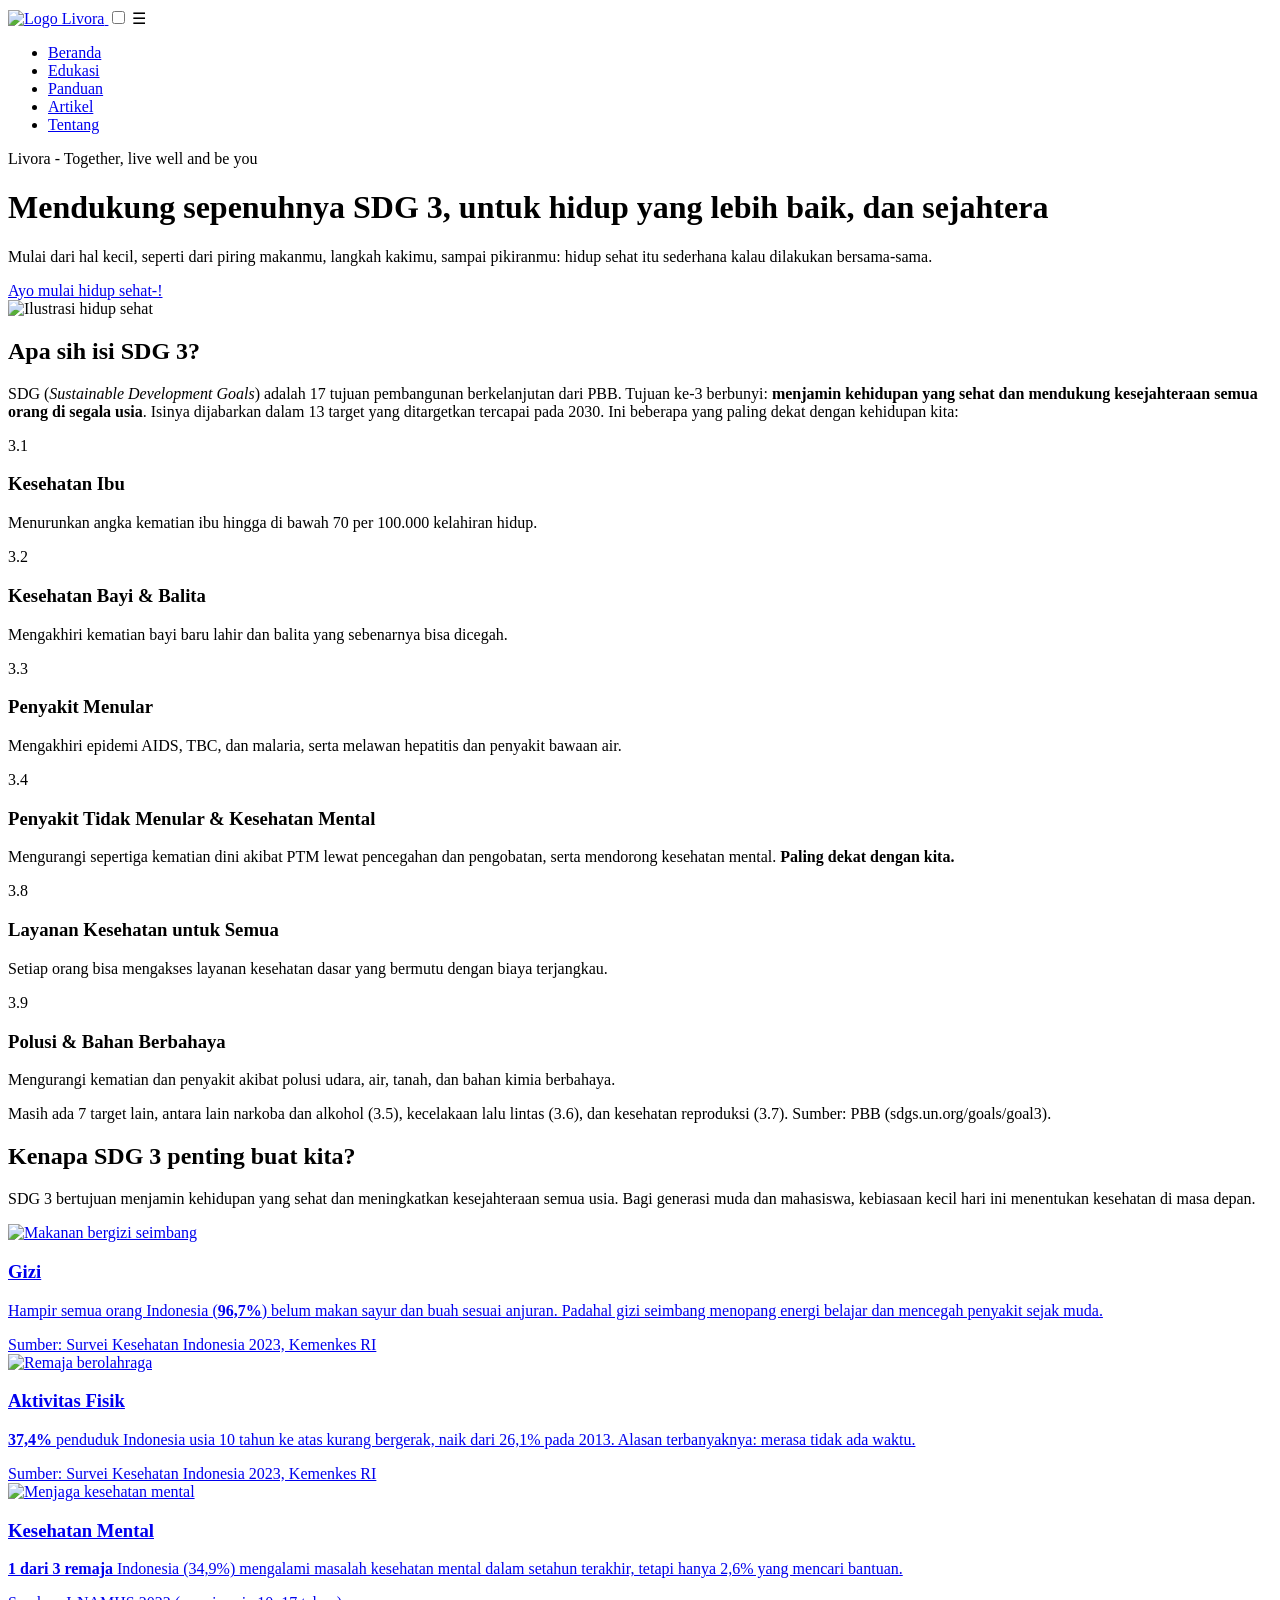
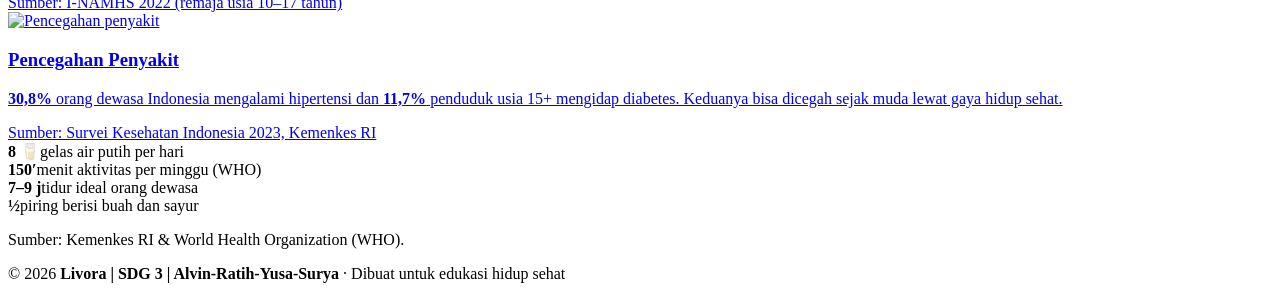
==== index.html @ 00fe4db2 "Update index.html" ====
<!DOCTYPE html>
<html lang="id">
<head>
<meta charset="utf-8">
<meta name="viewport" content="width=device-width, initial-scale=1">
<title>Halaman Utama | Livora - live well, be you. </title>
<link href="https://fonts.googleapis.com/css2?family=Poppins:wght@400;500;600;700&display=swap" rel="stylesheet">
<link rel="stylesheet" href="css/style.css">
<link rel="stylesheet" href="css/index.css">
</head>
<body>

<nav class="navbar"><div class="wrap">
  <a class="logo" href="index.html">
  <img src="image/logo.livora.png" alt="Logo Livora">
</a>
  <input type="checkbox" id="menu-toggle">
  <label for="menu-toggle" class="burger">☰</label>
  <ul class="nav-menu">
    <li><a href="index.html" class="active">Beranda</a></li>
    <li><a href="edukasi.html">Edukasi</a></li>
    <li><a href="panduan.html">Panduan</a></li>
    <li><a href="artikel.html">Artikel</a></li>
    <li><a href="tentang.html">Tentang</a></li>
  </ul>
</div></nav>

<header class="hero"><div class="wrap hero-grid">
  <div class="hero-teks">
    <span class="tag">Livora - Together, live well and be you </span>
    <h1>Mendukung sepenuhnya SDG 3, untuk hidup yang lebih baik, dan sejahtera</h1>
    <p>Mulai dari hal kecil, seperti dari piring makanmu, langkah kakimu, sampai pikiranmu: hidup sehat itu sederhana kalau dilakukan bersama-sama.</p>
    <a class="btn" href="panduan.html">Ayo mulai hidup sehat-!</a>
  </div>
   <div class="hero-img">
    <img src="image/ilustrasi.hidup.sehat.png" alt="Ilustrasi hidup sehat">
  </div>
</div></header>

<section class="wrap seksi">
  <h2>Apa sih isi SDG 3?</h2>
  <p>SDG (<i>Sustainable Development Goals</i>) adalah 17 tujuan pembangunan berkelanjutan dari PBB. Tujuan ke-3 berbunyi: <b>menjamin kehidupan yang sehat dan mendukung kesejahteraan semua orang di segala usia</b>. Isinya dijabarkan dalam 13 target yang ditargetkan tercapai pada 2030. Ini beberapa yang paling dekat dengan kehidupan kita:</p>
  <div class="target-grid">
    <div class="target">
      <span class="no">3.1</span>
      <div><h3>Kesehatan Ibu</h3><p>Menurunkan angka kematian ibu hingga di bawah 70 per 100.000 kelahiran hidup.</p></div>
    </div>
    <div class="target">
      <span class="no">3.2</span>
      <div><h3>Kesehatan Bayi &amp; Balita</h3><p>Mengakhiri kematian bayi baru lahir dan balita yang sebenarnya bisa dicegah.</p></div>
    </div>
    <div class="target">
      <span class="no">3.3</span>
      <div><h3>Penyakit Menular</h3><p>Mengakhiri epidemi AIDS, TBC, dan malaria, serta melawan hepatitis dan penyakit bawaan air.</p></div>
    </div>
    <div class="target sorot">
      <span class="no">3.4</span>
      <div><h3>Penyakit Tidak Menular &amp; Kesehatan Mental</h3><p>Mengurangi sepertiga kematian dini akibat PTM lewat pencegahan dan pengobatan, serta mendorong kesehatan mental. <b>Paling dekat dengan kita.</b></p></div>
    </div>
    <div class="target">
      <span class="no">3.8</span>
      <div><h3>Layanan Kesehatan untuk Semua</h3><p>Setiap orang bisa mengakses layanan kesehatan dasar yang bermutu dengan biaya terjangkau.</p></div>
    </div>
    <div class="target">
      <span class="no">3.9</span>
      <div><h3>Polusi &amp; Bahan Berbahaya</h3><p>Mengurangi kematian dan penyakit akibat polusi udara, air, tanah, dan bahan kimia berbahaya.</p></div>
    </div>
  </div>
  <p class="sumber">Masih ada 7 target lain, antara lain narkoba dan alkohol (3.5), kecelakaan lalu lintas (3.6), dan kesehatan reproduksi (3.7). Sumber: PBB (sdgs.un.org/goals/goal3).</p>
</section>

<section class="wrap seksi">
  <h2>Kenapa SDG 3 penting buat kita?</h2>
  <p>SDG 3 bertujuan menjamin kehidupan yang sehat dan meningkatkan kesejahteraan semua usia. Bagi generasi muda dan mahasiswa, kebiasaan kecil hari ini menentukan kesehatan di masa depan.</p>
  <div class="grid">
    <a class="kartu" href="edukasi.html">
  <div class="ph foto"><img src="image/gizi.seimbang.png" alt="Makanan bergizi seimbang"></div>
  <h3>Gizi</h3>
  <p>Hampir semua orang Indonesia (<b>96,7%</b>) belum makan sayur dan buah sesuai anjuran. Padahal gizi seimbang menopang energi belajar dan mencegah penyakit sejak muda.</p>
  <span class="sumber-kartu">Sumber: Survei Kesehatan Indonesia 2023, Kemenkes RI</span>
</a>
    <a class="kartu" href="panduan.html">
  <div class="ph kuning foto"><img src="image/aktifitas.fisik.png" alt="Remaja berolahraga"></div>
  <h3>Aktivitas Fisik</h3>
  <p><b>37,4%</b> penduduk Indonesia usia 10 tahun ke atas kurang bergerak, naik dari 26,1% pada 2013. Alasan terbanyaknya: merasa tidak ada waktu.</p>
  <span class="sumber-kartu">Sumber: Survei Kesehatan Indonesia 2023, Kemenkes RI</span>
</a>
    <a class="kartu" href="informasi.html">
  <div class="ph foto"><img src="image/kesehatan.mental.png" alt="Menjaga kesehatan mental"></div>
  <h3>Kesehatan Mental</h3>
  <p><b>1 dari 3 remaja</b> Indonesia (34,9%) mengalami masalah kesehatan mental dalam setahun terakhir, tetapi hanya 2,6% yang mencari bantuan.</p>
  <span class="sumber-kartu">Sumber: I-NAMHS 2022 (remaja usia 10–17 tahun)</span>
</a>
    <a class="kartu" href="edukasi.html">
  <div class="ph kuning foto"><img src="image/pencegahan.penyakit.png" alt="Pencegahan penyakit"></div>
  <h3>Pencegahan Penyakit</h3>
  <p><b>30,8%</b> orang dewasa Indonesia mengalami hipertensi dan <b>11,7%</b> penduduk usia 15+ mengidap diabetes. Keduanya bisa dicegah sejak muda lewat gaya hidup sehat.</p>
  <span class="sumber-kartu">Sumber: Survei Kesehatan Indonesia 2023, Kemenkes RI</span>
</a>
  </div>
</section>

<section class="wrap">
  <div class="fakta">
    <div><b>8 🥛</b><span>gelas air putih per hari</span></div>
    <div><b>150′</b><span>menit aktivitas per minggu (WHO)</span></div>
    <div><b>7–9 j</b><span>tidur ideal orang dewasa</span></div>
    <div><b>½</b><span>piring berisi buah dan sayur</span></div>
  </div>
  <p class="sumber">Sumber: Kemenkes RI &amp; World Health Organization (WHO).</p>
</section>

<footer>© 2026 <b>Livora | SDG 3 | Alvin-Ratih-Yusa-Surya</b> · Dibuat untuk edukasi hidup sehat</footer>
</body>
</html>
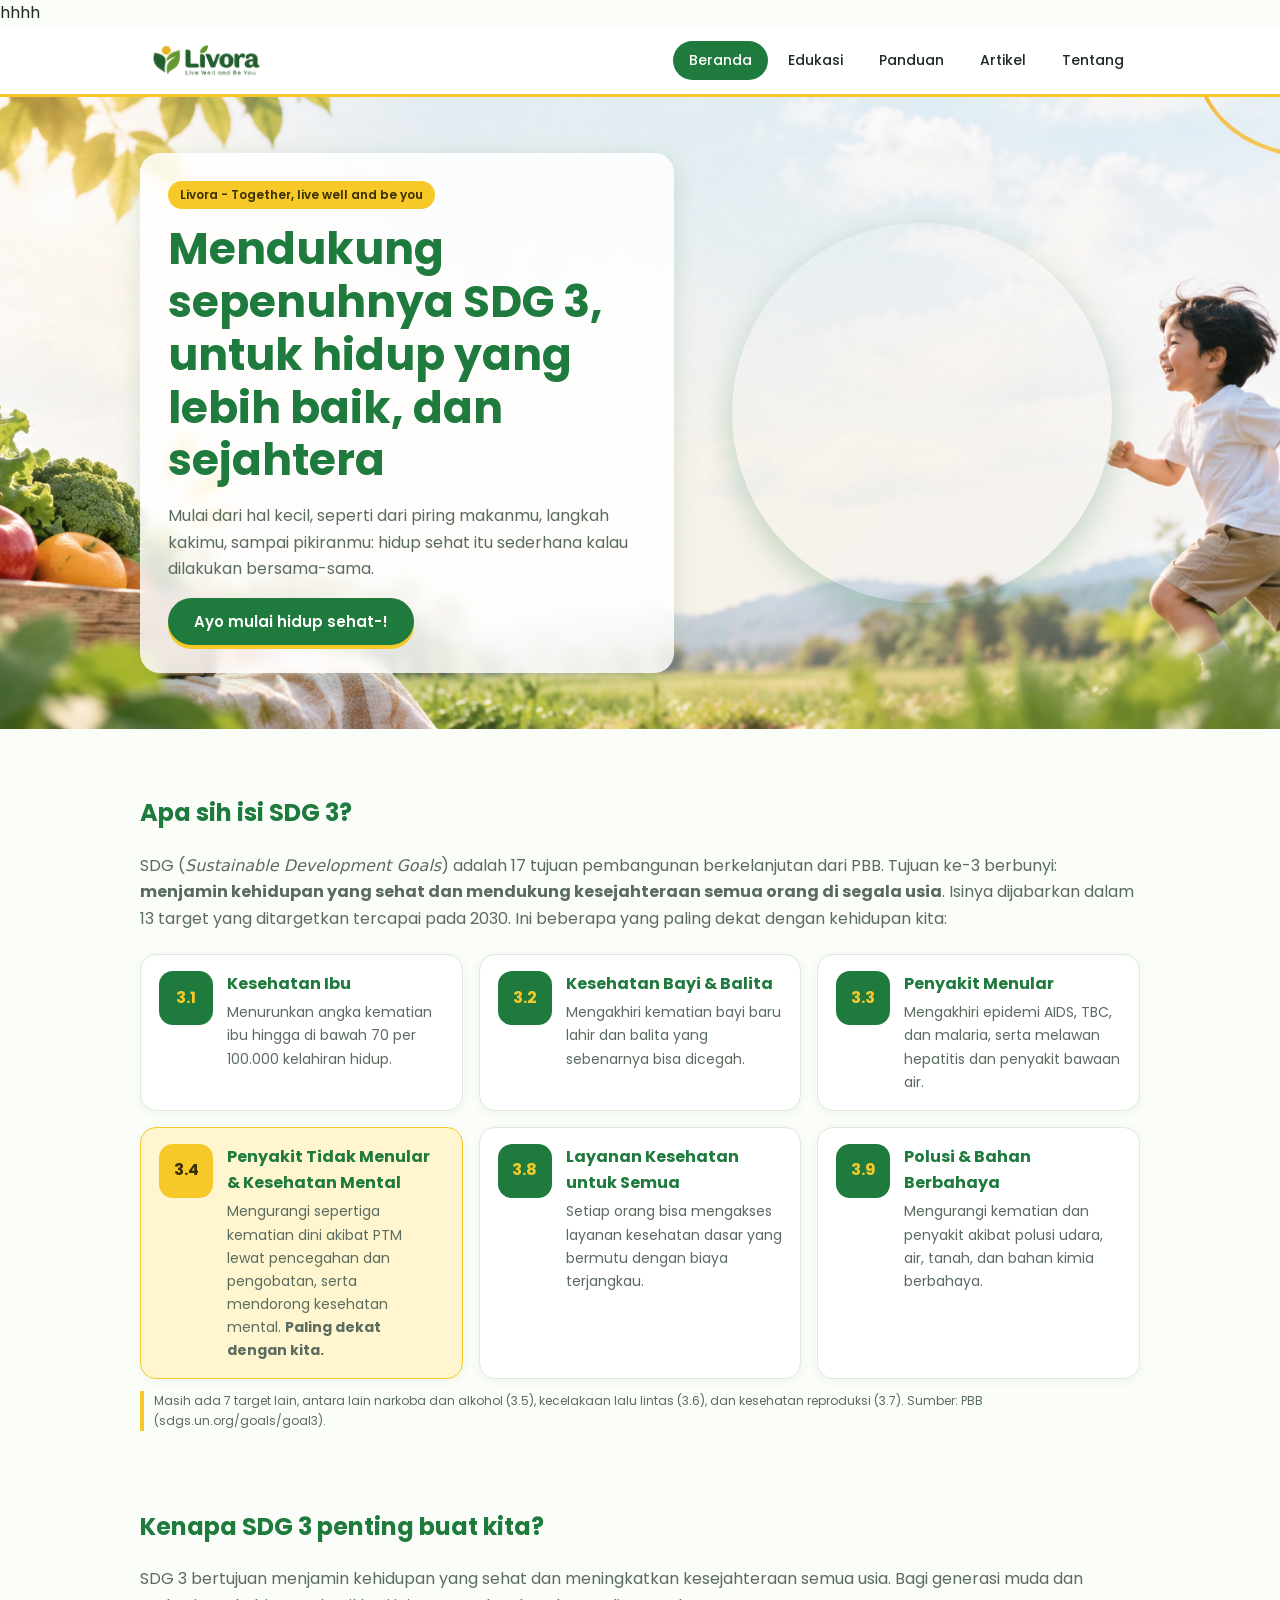
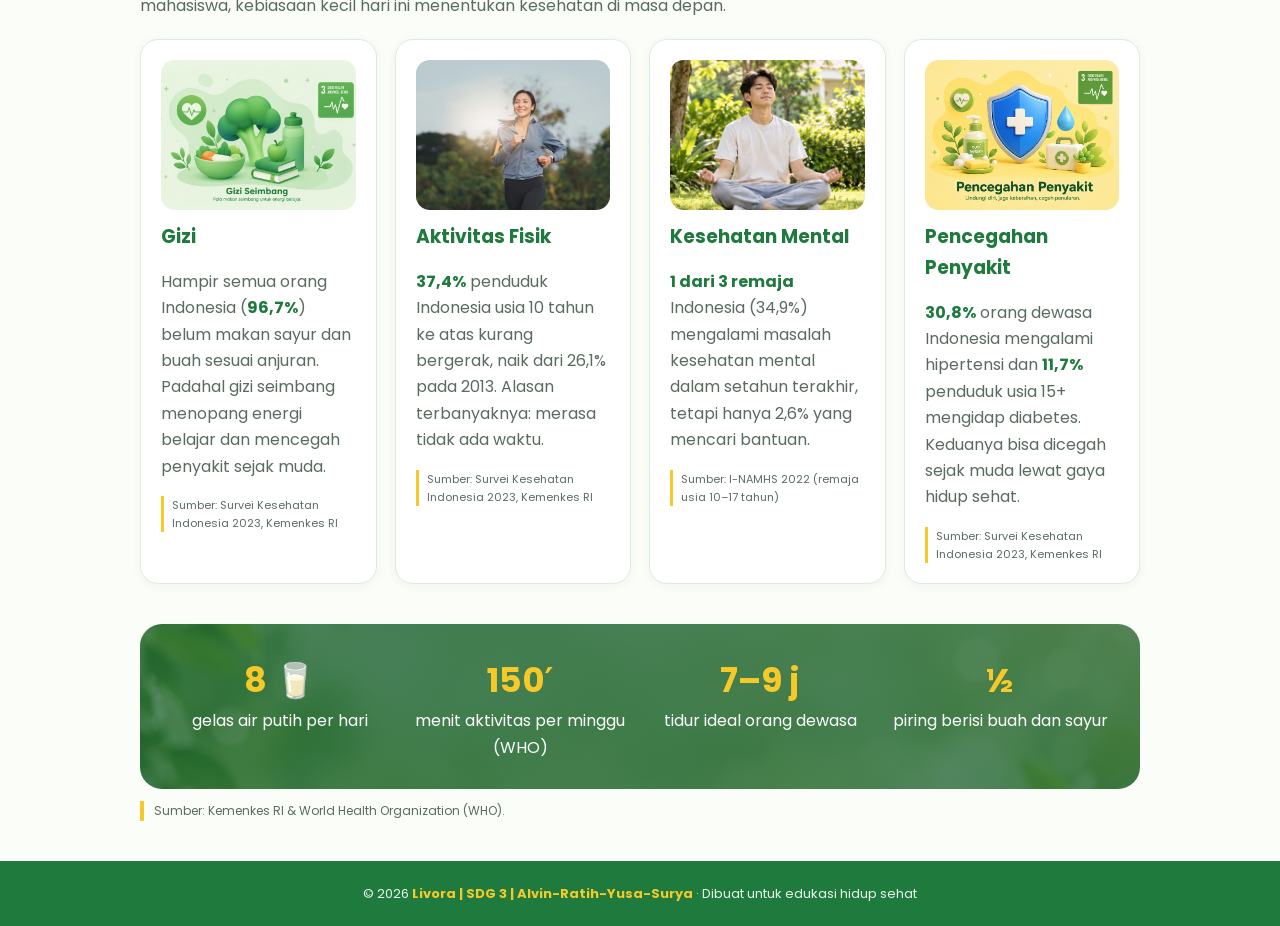
==== commit aad32c16: "Update index.html" ====
--- a/index.html
+++ b/index.html
@@ -1,4 +1,4 @@
-<!DOCTYPE html>
+<!DOCTYPE html> hhhh
 <html lang="id">
 <head>
 <meta charset="utf-8">
@@ -33,7 +33,7 @@
     <a class="btn" href="panduan.html">Ayo mulai hidup sehat-!</a>
   </div>
    <div class="hero-img">
-    <img src="image/ilustrasi.hidup.sehat.png" alt="Ilustrasi hidup sehat">
+    <img src="image/ <!-- ilustrasi.hidup.sehat.png --> " alt="Ilustrasi hidup sehat"> <!-- ilustrasi.hidup.sehat.pngnya ganti ini -->
   </div>
 </div></header>
 
@@ -41,7 +41,7 @@
   <h2>Apa sih isi SDG 3?</h2>
   <p>SDG (<i>Sustainable Development Goals</i>) adalah 17 tujuan pembangunan berkelanjutan dari PBB. Tujuan ke-3 berbunyi: <b>menjamin kehidupan yang sehat dan mendukung kesejahteraan semua orang di segala usia</b>. Isinya dijabarkan dalam 13 target yang ditargetkan tercapai pada 2030. Ini beberapa yang paling dekat dengan kehidupan kita:</p>
   <div class="target-grid">
-    <div class="target">
+    <div class="target"> <!-- ganti ini -->
       <span class="no">3.1</span>
       <div><h3>Kesehatan Ibu</h3><p>Menurunkan angka kematian ibu hingga di bawah 70 per 100.000 kelahiran hidup.</p></div>
     </div>
@@ -74,7 +74,7 @@
   <p>SDG 3 bertujuan menjamin kehidupan yang sehat dan meningkatkan kesejahteraan semua usia. Bagi generasi muda dan mahasiswa, kebiasaan kecil hari ini menentukan kesehatan di masa depan.</p>
   <div class="grid">
     <a class="kartu" href="edukasi.html">
-  <div class="ph foto"><img src="image/gizi.seimbang.png" alt="Makanan bergizi seimbang"></div>
+  <div class="ph foto"><img src="image/gizi.seimbang.png" alt="Makanan bergizi seimbang"></div> <!-- gizi.seimbang.png pngnya ganti ini -->
   <h3>Gizi</h3>
   <p>Hampir semua orang Indonesia (<b>96,7%</b>) belum makan sayur dan buah sesuai anjuran. Padahal gizi seimbang menopang energi belajar dan mencegah penyakit sejak muda.</p>
   <span class="sumber-kartu">Sumber: Survei Kesehatan Indonesia 2023, Kemenkes RI</span>
--- a/css/index.css
+++ b/css/index.css
@@ -0,0 +1,117 @@
+/* ===== index.css (CSS halaman Beranda) ===== */
+
+/* ---------- WARNA & DASAR ---------- */
+:root{
+  --hijau:#1f7a3d; --hijau-muda:#2e9e57; --hijau-pucat:#e6f6ea;
+  --kuning:#f6c928; --kuning-pucat:#fff6cf;
+  --putih:#ffffff; --teks:#1d2b22; --abu:#5a6b60;
+}
+*{box-sizing:border-box}
+body{margin:0;font-family:'Poppins',system-ui,sans-serif;color:var(--teks);background:#fbfdf8;line-height:1.65}
+.wrap{max-width:1040px;margin:auto;padding:0 20px}
+h1,h2{color:var(--hijau)}
+p{color:var(--abu)}
+.btn{display:inline-block;background:var(--hijau);color:#fff;border:0;padding:12px 26px;border-radius:99px;font:600 15px 'Poppins',sans-serif;text-decoration:none;cursor:pointer;box-shadow:0 4px 0 var(--kuning)}
+.btn:hover{background:var(--hijau-muda)}
+
+/* ---------- NAVBAR ---------- */
+.navbar{position:sticky;top:0;z-index:50;background:var(--putih);border-bottom:3px solid var(--kuning)}
+.navbar .wrap{display:flex;align-items:center;justify-content:space-between;padding-top:12px;padding-bottom:12px}
+    .logo{font-weight:700;color:var(--hijau);font-size:18px;text-decoration:none}
+        .logo img{
+  height:44px;
+  width:auto;
+  display:block;
+}
+    .nav-menu{display:flex;gap:4px;list-style:none;margin:0;padding:0}
+            .nav-menu a{position:relative;display:block;padding:8px 16px;color:var(--teks);text-decoration:none;font-size:14px;font-weight:500;border-radius:99px;transition:background .25s,color .25s}
+                .nav-menu a::after{content:"";position:absolute;left:16px;right:16px;bottom:3px;height:3px;border-radius:3px;background:var(--kuning);transform:scaleX(0);transform-origin:left;transition:transform .3s ease}
+                    .nav-menu a:hover::after{transform:scaleX(1)}
+                    .nav-menu a:hover{background:var(--hijau-pucat);color:var(--hijau)}
+                        .nav-menu a.active{background:var(--hijau);color:#fff}
+                        .nav-menu a.active::after{display:none}
+                            #menu-toggle{display:none}
+                                .burger{display:none;font-size:26px;cursor:pointer;color:var(--hijau)}
+
+/* ---------- HERO ---------- */
+.hero{
+  background:url("../image/gambar.latbel.beranda.png") center/cover no-repeat;
+  padding:56px 0;
+}
+.hero-teks{
+  background:rgba(255,255,255,.82);
+  padding:28px;
+  border-radius:20px;
+  backdrop-filter:blur(6px);
+  box-shadow:0 6px 24px rgba(31,122,61,.15);
+}
+.hero-grid{display:grid;grid-template-columns:1.1fr .9fr;gap:30px;align-items:center}
+.hero h1{font-size:clamp(28px,5vw,44px);line-height:1.2;margin:14px 0}
+.tag{display:inline-block;background:var(--kuning);color:#3a2f00;font-weight:600;font-size:12px;padding:4px 12px;border-radius:99px}
+.hero-img{
+  width:100%;
+  max-width:380px;
+  aspect-ratio:1/1;
+  margin:auto;
+  border-radius:50%;
+  overflow:hidden;
+  box-shadow:0 10px 30px rgba(31,122,61,.25);
+}
+.hero-img img{
+  width:100%;
+  height:100%;
+  object-fit:cover;
+  display:block;
+  transform:scale(1.25);
+}
+
+/* ---------- KARTU TOPIK ---------- */
+.seksi{padding-top:44px}
+.grid{display:grid;grid-template-columns:repeat(auto-fit,minmax(210px,1fr));gap:18px;margin-top:20px}
+.kartu{display:block;text-decoration:none;background:var(--putih);border:1px solid #dcebdc;border-radius:18px;padding:20px;box-shadow:0 2px 10px rgba(31,122,61,.06);transition:transform .2s}
+.kartu:hover{transform:translateY(-5px)}
+.kartu h3{color:var(--hijau);margin:0 0 6px}
+.ph{height:100px;border-radius:14px;display:flex;align-items:center;justify-content:center;font-size:50px;margin-bottom:12px;background:var(--hijau-pucat)}
+.ph.kuning{background:var(--kuning-pucat)}
+.ph.foto{height:150px;padding:0;overflow:hidden}
+.ph.foto img{width:100%;height:100%;object-fit:cover;display:block}
+.kartu p b{color:var(--hijau)}
+.sumber-kartu{display:block;margin-top:10px;font-size:11px;color:var(--abu);border-left:3px solid var(--kuning);padding-left:8px}
+
+/* ---------- FAKTA SINGKAT ---------- */
+.fakta{
+  margin-top:40px;
+  background:
+    linear-gradient(rgba(20,90,45,.72), rgba(20,90,45,.72)),
+    url("../image/latar.belakang.2.png") center/cover no-repeat;
+  color:#fff;
+  border-radius:22px;
+  padding:28px;
+  display:grid;
+  grid-template-columns:repeat(auto-fit,minmax(160px,1fr));
+  gap:16px;
+  text-align:center;
+}
+.fakta b{display:block;font-size:34px;color:var(--kuning)}
+.sumber{font-size:12px;border-left:4px solid var(--kuning);padding-left:10px}
+
+.target-grid{display:grid;grid-template-columns:repeat(auto-fit,minmax(290px,1fr));gap:16px;margin-top:22px}
+.target{display:flex;gap:14px;align-items:flex-start;background:var(--putih);border:1px solid #dcebdc;border-radius:16px;padding:16px 18px;box-shadow:0 2px 10px rgba(31,122,61,.06)}
+.target .no{flex:0 0 auto;width:54px;height:54px;border-radius:14px;background:var(--hijau);color:var(--kuning);font-weight:700;font-size:16px;display:flex;align-items:center;justify-content:center}
+.target h3{margin:0 0 4px;color:var(--hijau);font-size:16px}
+.target p{margin:0;font-size:14px}
+.target.sorot{background:var(--kuning-pucat);border-color:var(--kuning)}
+.target.sorot .no{background:var(--kuning);color:#3a2f00}
+
+/* ---------- FOOTER ---------- */
+footer{background:var(--hijau);color:#e8f7ec;text-align:center;padding:22px;font-size:13px;margin-top:40px}
+footer b{color:var(--kuning)}
+
+/* ---------- TAMPILAN HP (layar 760px ke bawah) ---------- */
+@media(max-width:760px){
+  .burger{display:block}
+  .nav-menu{display:none;position:absolute;top:100%;left:0;right:0;background:var(--putih);flex-direction:column;padding:10px 20px;border-bottom:3px solid var(--kuning)}
+  #menu-toggle:checked ~ .nav-menu{display:flex}
+  .hero-grid{grid-template-columns:1fr}
+  .hero-img{max-width:280px}
+}
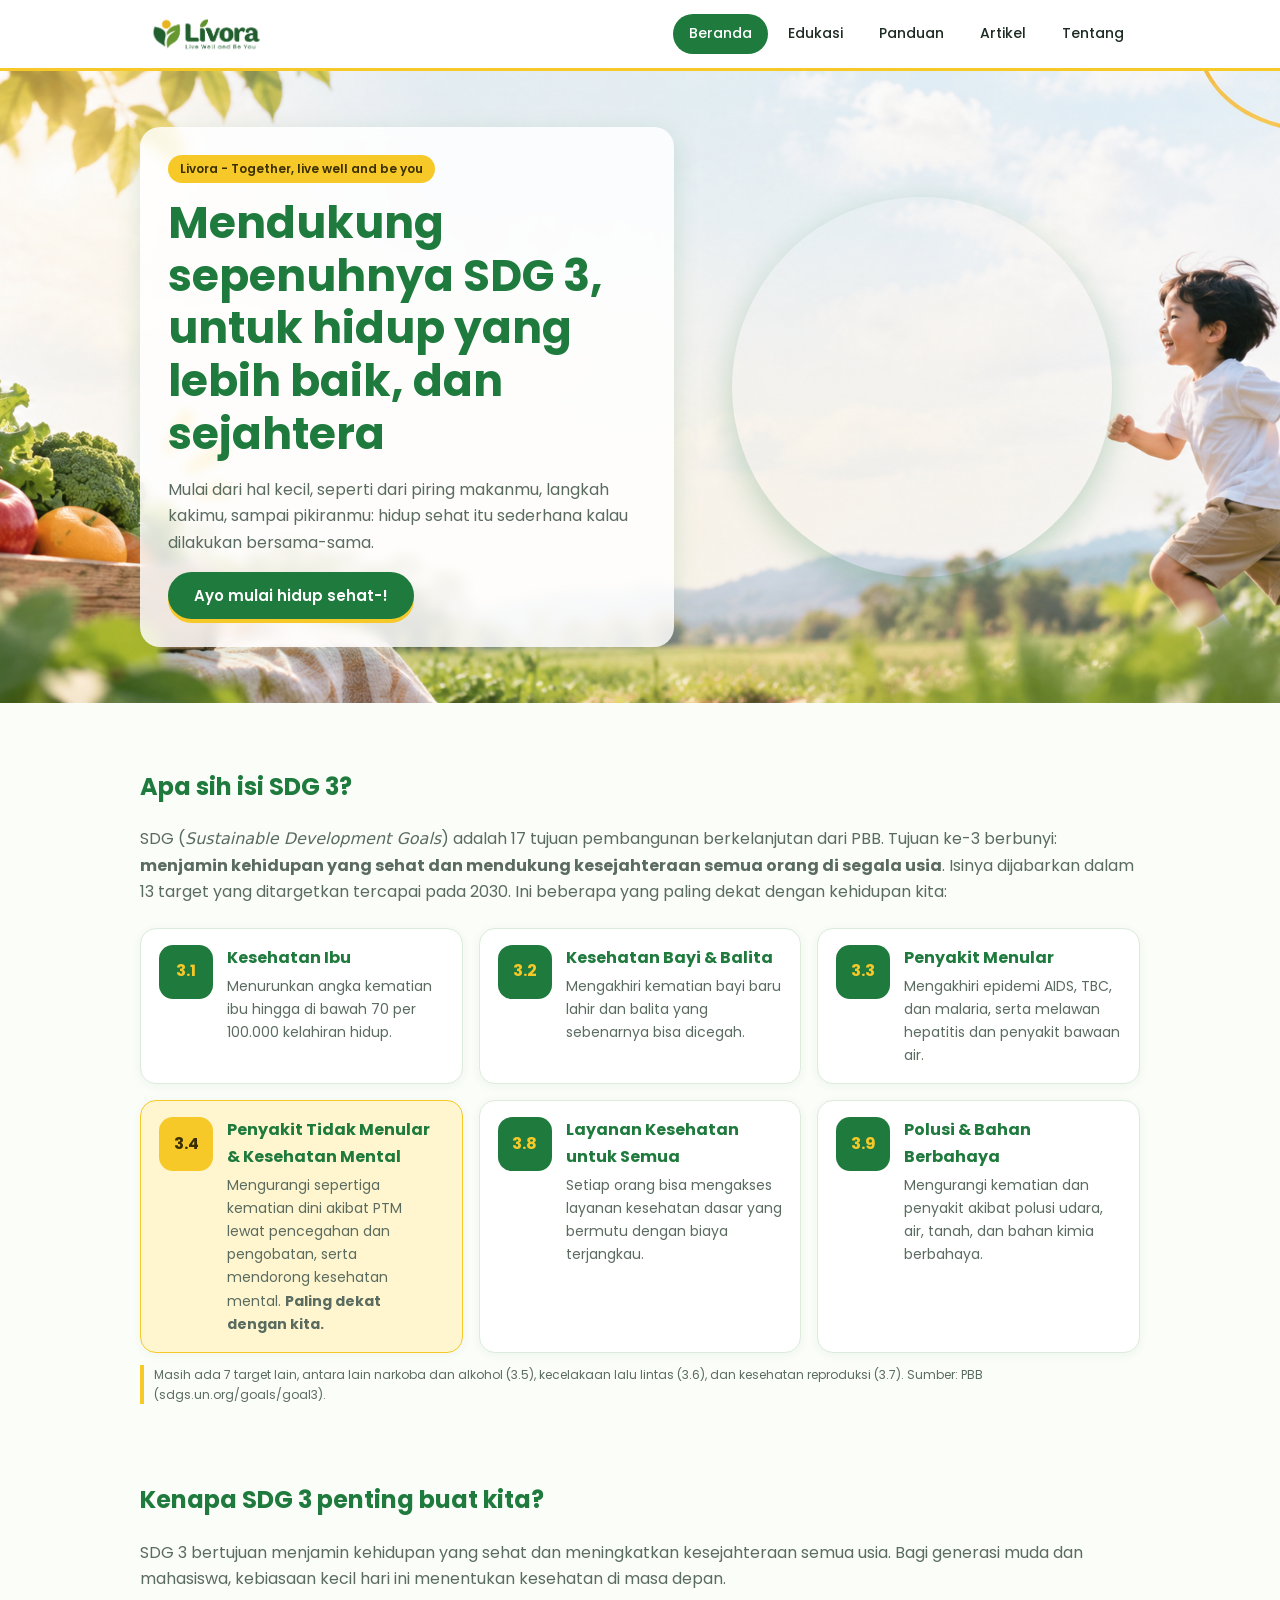
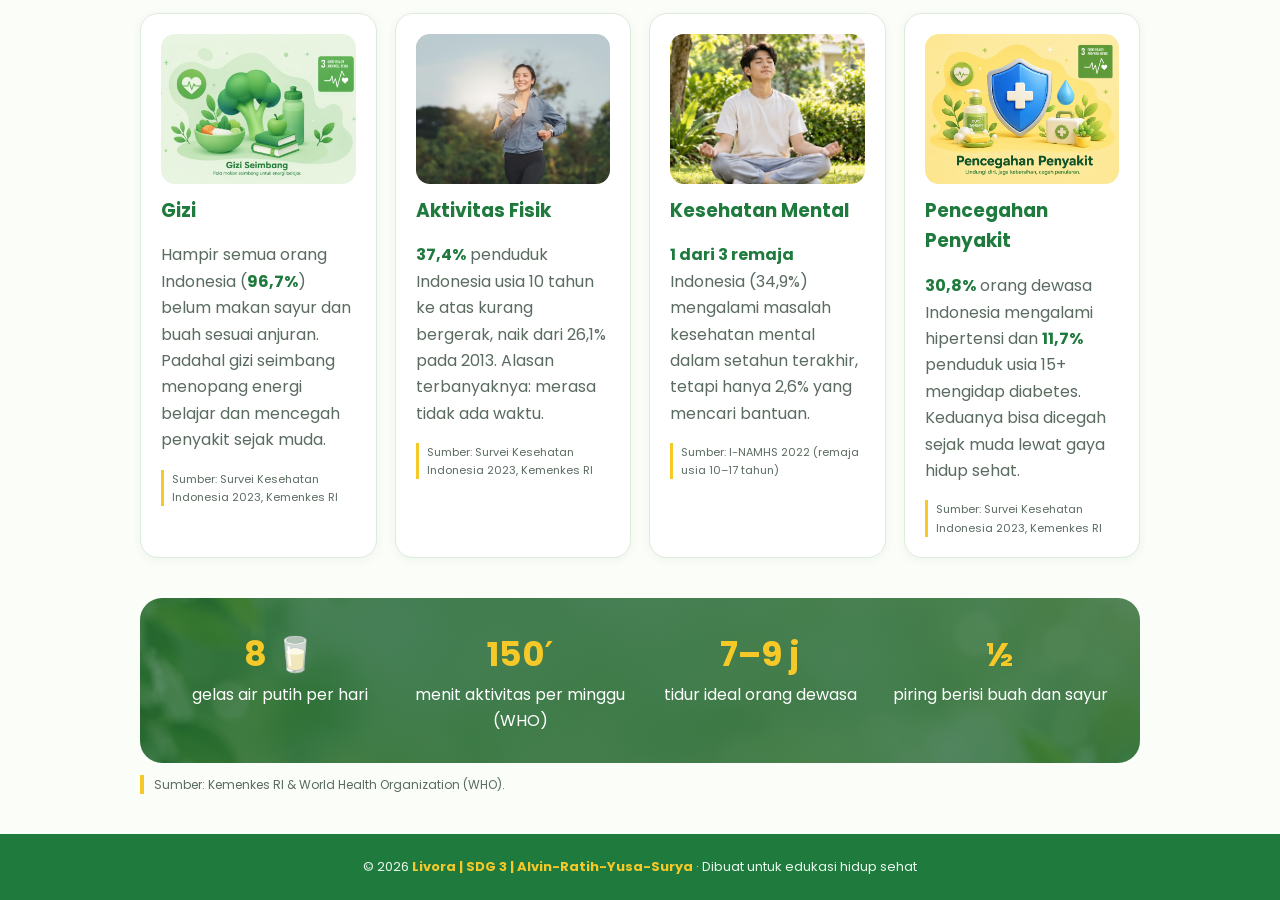
==== commit 0d75f608: "Update index.html" ====
--- a/index.html
+++ b/index.html
@@ -1,4 +1,4 @@
-<!DOCTYPE html> hhhh
+<!DOCTYPE html> 
 <html lang="id">
 <head>
 <meta charset="utf-8">
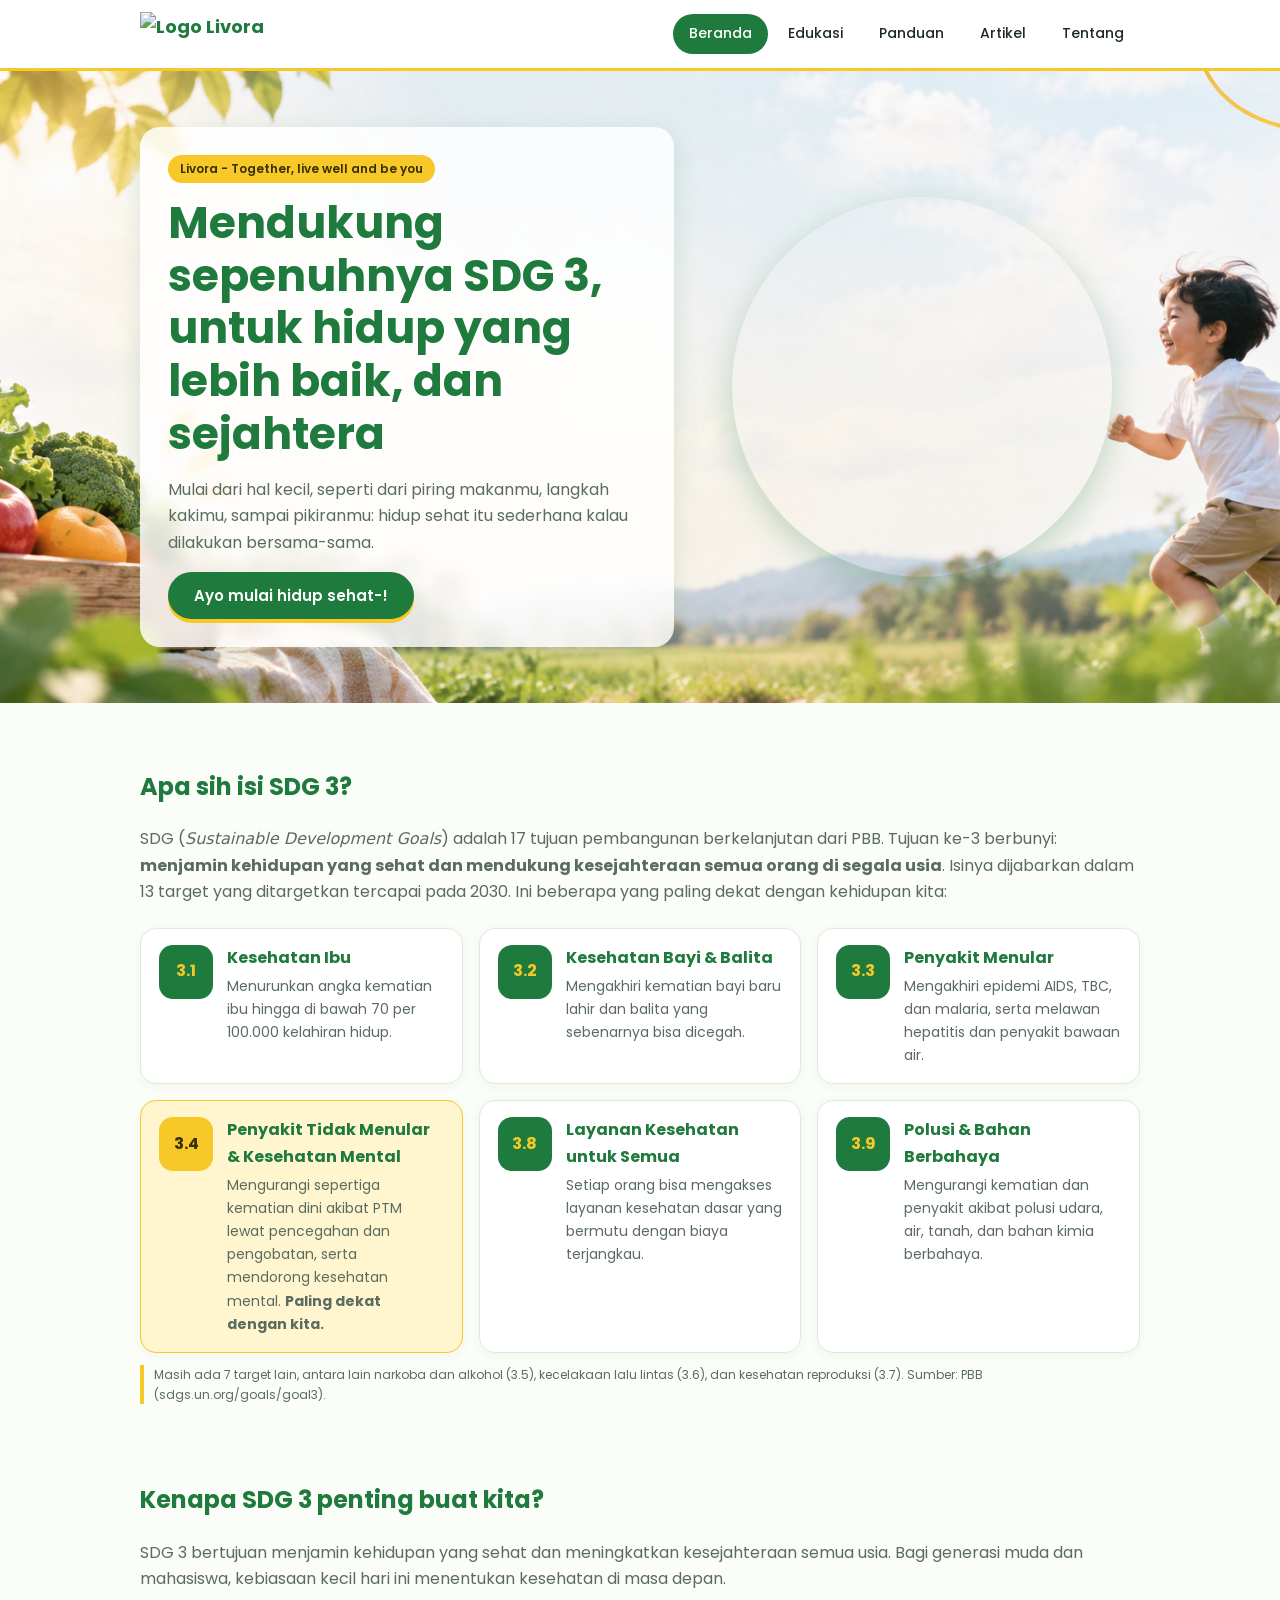
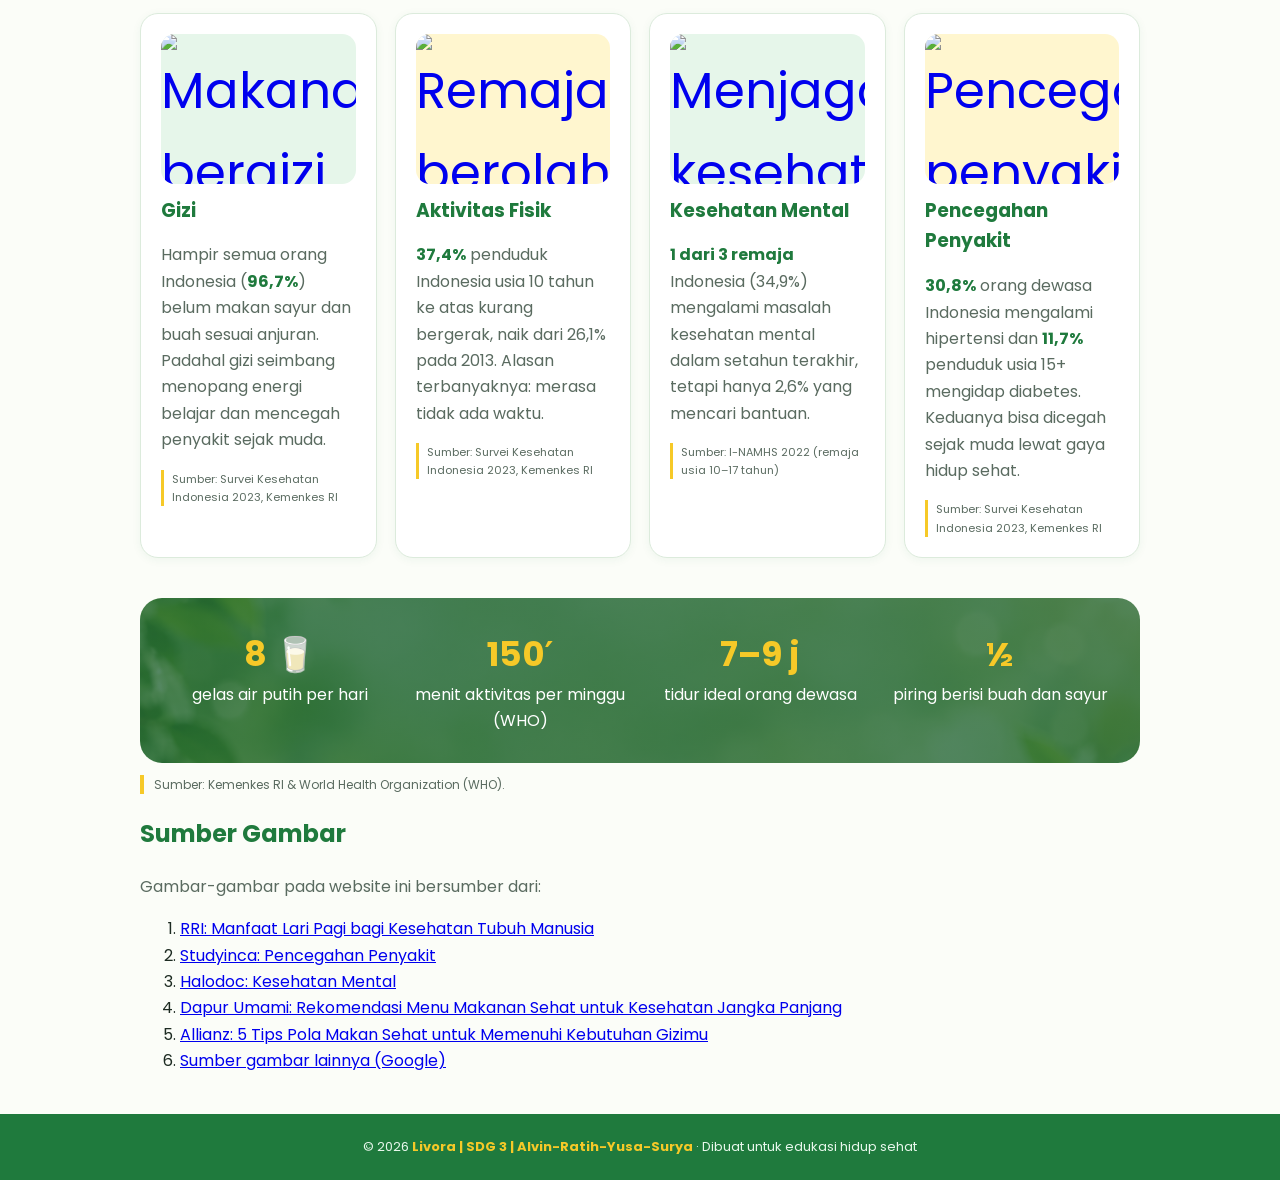
==== commit 5ec50fbd: "Update index.html" ====
--- a/index.html
+++ b/index.html
@@ -1,4 +1,4 @@
-<!DOCTYPE html> 
+<!DOCTYPE html>
 <html lang="id">
 <head>
 <meta charset="utf-8">
@@ -12,7 +12,7 @@
 
 <nav class="navbar"><div class="wrap">
   <a class="logo" href="index.html">
-  <img src="image/logo.livora.png" alt="Logo Livora">
+  <img src="image/beranda/logo.livora.png" alt="Logo Livora">
 </a>
   <input type="checkbox" id="menu-toggle">
   <label for="menu-toggle" class="burger">☰</label>
@@ -33,7 +33,7 @@
     <a class="btn" href="panduan.html">Ayo mulai hidup sehat-!</a>
   </div>
    <div class="hero-img">
-    <img src="image/ <!-- ilustrasi.hidup.sehat.png --> " alt="Ilustrasi hidup sehat"> <!-- ilustrasi.hidup.sehat.pngnya ganti ini -->
+    <img src="image/beranda/gambar.bulat.png" alt="Ilustrasi hidup sehat">
   </div>
 </div></header>
 
@@ -41,7 +41,7 @@
   <h2>Apa sih isi SDG 3?</h2>
   <p>SDG (<i>Sustainable Development Goals</i>) adalah 17 tujuan pembangunan berkelanjutan dari PBB. Tujuan ke-3 berbunyi: <b>menjamin kehidupan yang sehat dan mendukung kesejahteraan semua orang di segala usia</b>. Isinya dijabarkan dalam 13 target yang ditargetkan tercapai pada 2030. Ini beberapa yang paling dekat dengan kehidupan kita:</p>
   <div class="target-grid">
-    <div class="target"> <!-- ganti ini -->
+    <div class="target">
       <span class="no">3.1</span>
       <div><h3>Kesehatan Ibu</h3><p>Menurunkan angka kematian ibu hingga di bawah 70 per 100.000 kelahiran hidup.</p></div>
     </div>
@@ -74,25 +74,25 @@
   <p>SDG 3 bertujuan menjamin kehidupan yang sehat dan meningkatkan kesejahteraan semua usia. Bagi generasi muda dan mahasiswa, kebiasaan kecil hari ini menentukan kesehatan di masa depan.</p>
   <div class="grid">
     <a class="kartu" href="edukasi.html">
-  <div class="ph foto"><img src="image/gizi.seimbang.png" alt="Makanan bergizi seimbang"></div> <!-- gizi.seimbang.png pngnya ganti ini -->
+  <div class="ph foto"><img src="image/beranda/makanan.bergizi.png" alt="Makanan bergizi seimbang"></div>
   <h3>Gizi</h3>
   <p>Hampir semua orang Indonesia (<b>96,7%</b>) belum makan sayur dan buah sesuai anjuran. Padahal gizi seimbang menopang energi belajar dan mencegah penyakit sejak muda.</p>
   <span class="sumber-kartu">Sumber: Survei Kesehatan Indonesia 2023, Kemenkes RI</span>
 </a>
     <a class="kartu" href="panduan.html">
-  <div class="ph kuning foto"><img src="image/aktifitas.fisik.png" alt="Remaja berolahraga"></div>
+  <div class="ph kuning foto"><img src="image/beranda/aktivitas.fisik.jpg" alt="Remaja berolahraga"></div>
   <h3>Aktivitas Fisik</h3>
   <p><b>37,4%</b> penduduk Indonesia usia 10 tahun ke atas kurang bergerak, naik dari 26,1% pada 2013. Alasan terbanyaknya: merasa tidak ada waktu.</p>
   <span class="sumber-kartu">Sumber: Survei Kesehatan Indonesia 2023, Kemenkes RI</span>
 </a>
     <a class="kartu" href="informasi.html">
-  <div class="ph foto"><img src="image/kesehatan.mental.png" alt="Menjaga kesehatan mental"></div>
+  <div class="ph foto"><img src="image/beranda/kesehatan.mental.png" alt="Menjaga kesehatan mental"></div>
   <h3>Kesehatan Mental</h3>
   <p><b>1 dari 3 remaja</b> Indonesia (34,9%) mengalami masalah kesehatan mental dalam setahun terakhir, tetapi hanya 2,6% yang mencari bantuan.</p>
   <span class="sumber-kartu">Sumber: I-NAMHS 2022 (remaja usia 10–17 tahun)</span>
 </a>
     <a class="kartu" href="edukasi.html">
-  <div class="ph kuning foto"><img src="image/pencegahan.penyakit.png" alt="Pencegahan penyakit"></div>
+  <div class="ph kuning foto"><img src="image/beranda/pencegahan.penyakit.png" alt="Pencegahan penyakit"></div>
   <h3>Pencegahan Penyakit</h3>
   <p><b>30,8%</b> orang dewasa Indonesia mengalami hipertensi dan <b>11,7%</b> penduduk usia 15+ mengidap diabetes. Keduanya bisa dicegah sejak muda lewat gaya hidup sehat.</p>
   <span class="sumber-kartu">Sumber: Survei Kesehatan Indonesia 2023, Kemenkes RI</span>
@@ -110,6 +110,19 @@
   <p class="sumber">Sumber: Kemenkes RI &amp; World Health Organization (WHO).</p>
 </section>
 
+<section class="wrap sumber-gambar">
+  <h2>Sumber Gambar</h2>
+  <p>Gambar-gambar pada website ini bersumber dari:</p>
+  <ol>
+    <li><a href="https://rri.co.id/bandar-lampung/kesehatan/1798559/manfaat-lari-pagi-bagi-kesehatan-tubuh-manusia" target="_blank" rel="noopener">RRI: Manfaat Lari Pagi bagi Kesehatan Tubuh Manusia</a></li>
+    <li><a href="https://studyinca.ac.id/pencegahan-penyakit/" target="_blank" rel="noopener">Studyinca: Pencegahan Penyakit</a></li>
+    <li><a href="https://www.halodoc.com/kesehatan/kesehatan-mental" target="_blank" rel="noopener">Halodoc: Kesehatan Mental</a></li>
+    <li><a href="https://www.dapurumami.com/artikel-tips/rekomendasi-menu-makanan-sehat-untuk-kesehatan-jangka-panjang" target="_blank" rel="noopener">Dapur Umami: Rekomendasi Menu Makanan Sehat untuk Kesehatan Jangka Panjang</a></li>
+    <li><a href="https://www.allianz.co.id/explore/sibuk-kerja-5-tips-pola-makan-sehat-ini-bisa-penuhi-kebutuhan-gizimu.html" target="_blank" rel="noopener">Allianz: 5 Tips Pola Makan Sehat untuk Memenuhi Kebutuhan Gizimu</a></li>
+    <li><a href="https://share.google/VtCUXeNAqybuX70kS" target="_blank" rel="noopener">Sumber gambar lainnya (Google)</a></li>
+  </ol>
+</section>
+
 <footer>© 2026 <b>Livora | SDG 3 | Alvin-Ratih-Yusa-Surya</b> · Dibuat untuk edukasi hidup sehat</footer>
 </body>
 </html>
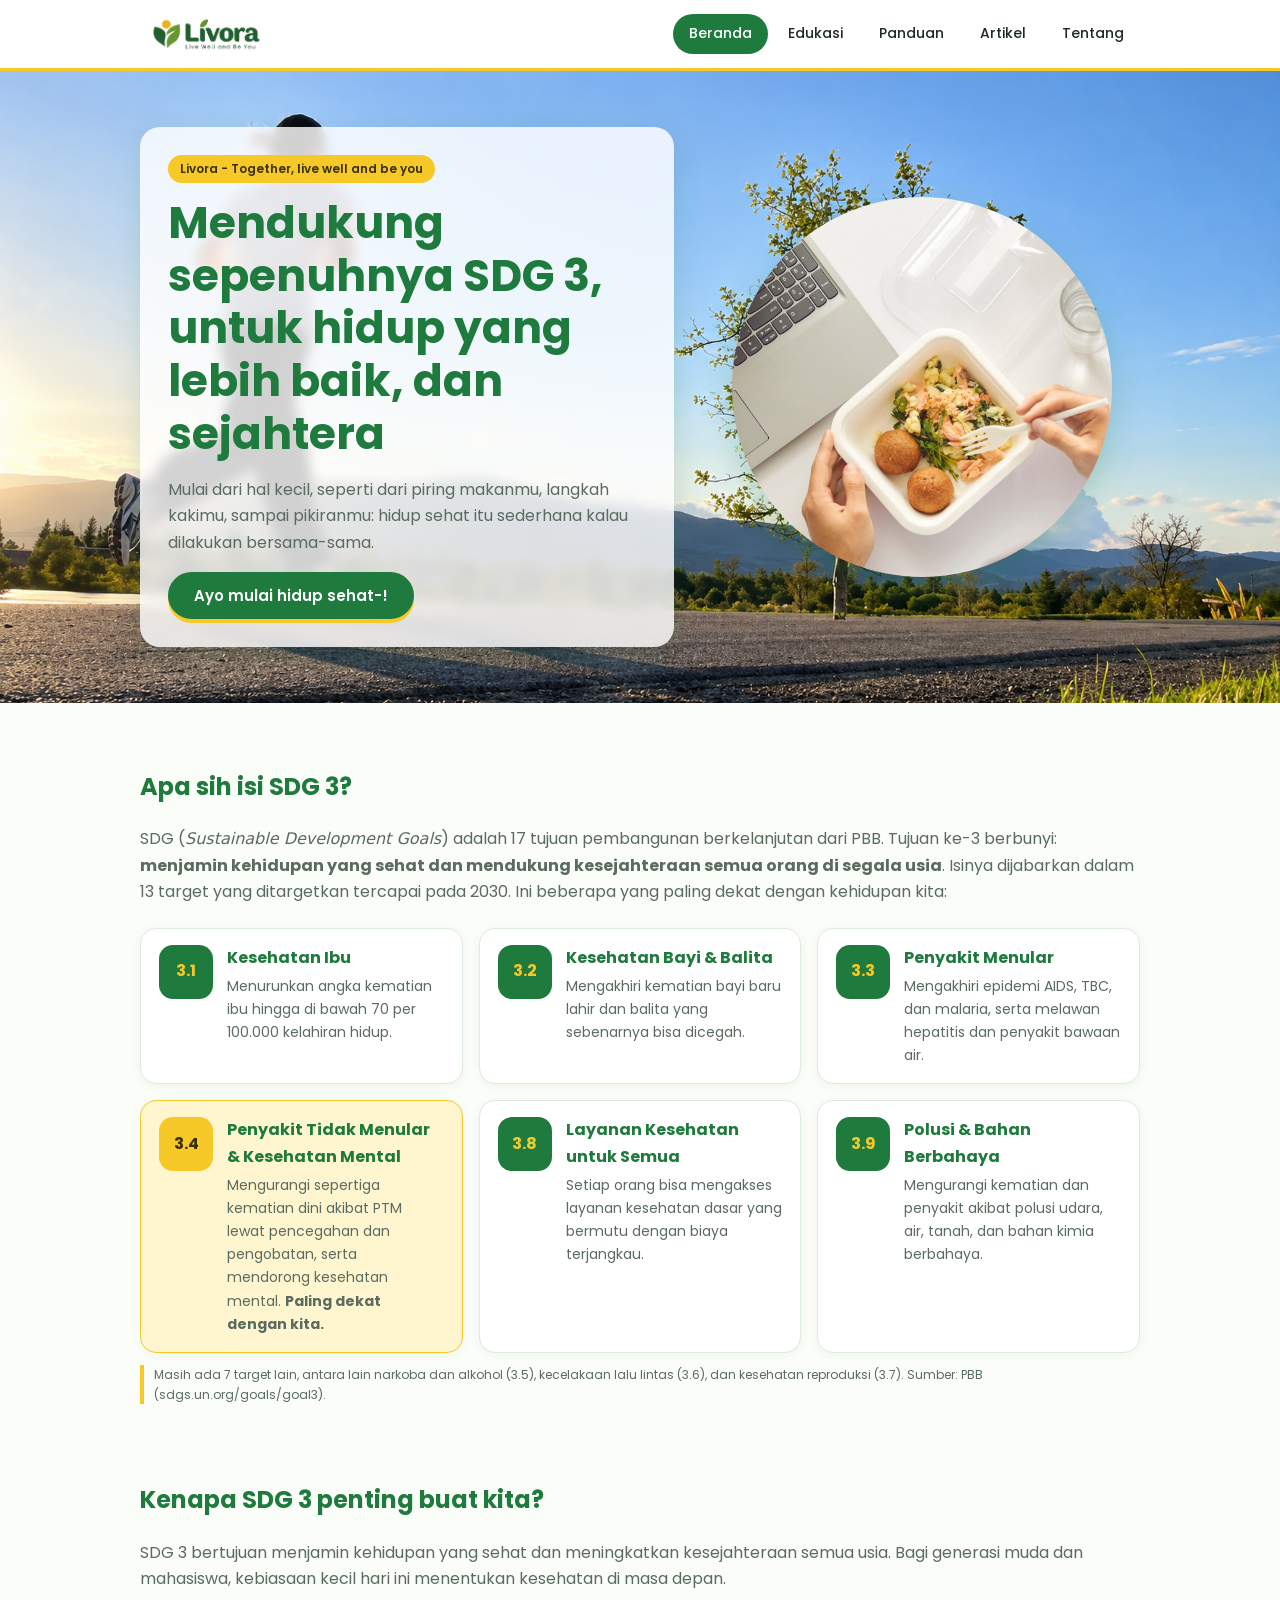
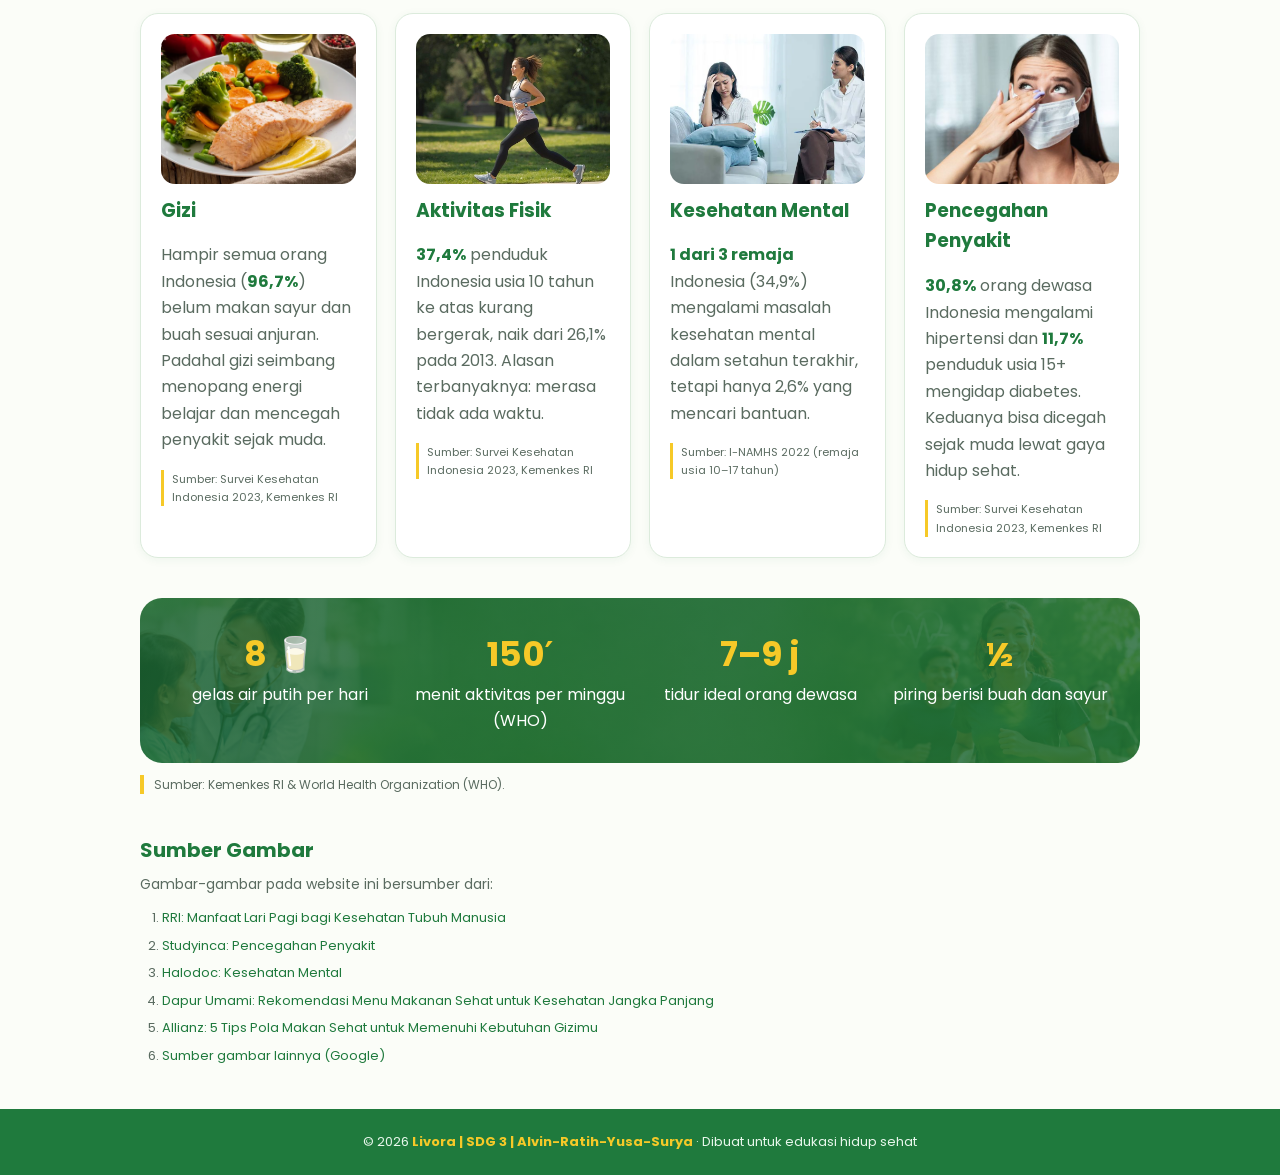
==== commit ebcbce39: "Update index.html" ====
--- a/index.html
+++ b/index.html
@@ -1,23 +1,38 @@
 <!DOCTYPE html>
+<!-- ini buat ngasih tau browser kalau file ini HTML5, wajib ada di paling atas -->
 <html lang="id">
+<!-- lang="id" = ngasih tau browser kalau websiteku pakai bahasa Indonesia -->
 <head>
+<!-- HEAD = bagian "belakang layar", gak tampil di halaman tapi penting banget -->
 <meta charset="utf-8">
+<!-- biar huruf & simbol aneh (kayak ′ sama –) gak error jadi karakter acak -->
 <meta name="viewport" content="width=device-width, initial-scale=1">
+<!-- biar tampilan pas di layar HP, gak kekecilan -->
 <title>Halaman Utama | Livora - live well, be you. </title>
+<!-- tulisan yang muncul di tab browser -->
 <link href="https://fonts.googleapis.com/css2?family=Poppins:wght@400;500;600;700&display=swap" rel="stylesheet">
+<!-- ambil font Poppins dari Google Fonts. angka 400-700 itu tebal tipisnya -->
 <link rel="stylesheet" href="css/style.css">
+<!-- CSS umum, dipakai semua halaman -->
 <link rel="stylesheet" href="css/index.css">
+<!-- CSS khusus halaman beranda ini aja -->
 </head>
 <body>
+<!-- BODY = semua yang kelihatan di layar -->
 
+<!-- ================= NAVBAR (menu paling atas) ================= -->
 <nav class="navbar"><div class="wrap">
   <a class="logo" href="index.html">
   <img src="image/beranda/logo.livora.png" alt="Logo Livora">
+  <!-- logonya sekalian jadi link, diklik balik ke beranda. alt = tulisan cadangan kalau gambarnya gagal muncul -->
 </a>
   <input type="checkbox" id="menu-toggle">
   <label for="menu-toggle" class="burger">☰</label>
+  <!-- trik menu burger di HP tanpa JavaScript: checkbox-nya disembunyiin, yang diklik ikon ☰ buat nyentang checkbox itu.
+       pas tercentang, CSS bakal munculin menunya -->
   <ul class="nav-menu">
     <li><a href="index.html" class="active">Beranda</a></li>
+    <!-- class="active" = penanda halaman yang lagi dibuka (warnanya hijau penuh) -->
     <li><a href="edukasi.html">Edukasi</a></li>
     <li><a href="panduan.html">Panduan</a></li>
     <li><a href="artikel.html">Artikel</a></li>
@@ -25,35 +40,47 @@
   </ul>
 </div></nav>
 
+<!-- ================= HERO (bagian pembuka paling atas) ================= -->
 <header class="hero"><div class="wrap hero-grid">
+  <!-- hero-grid = dibagi 2 kolom: teks di kiri, gambar bulat di kanan -->
   <div class="hero-teks">
     <span class="tag">Livora - Together, live well and be you </span>
+    <!-- label kecil warna kuning di atas judul -->
     <h1>Mendukung sepenuhnya SDG 3, untuk hidup yang lebih baik, dan sejahtera</h1>
+    <!-- h1 = judul utama, cukup 1 aja per halaman -->
     <p>Mulai dari hal kecil, seperti dari piring makanmu, langkah kakimu, sampai pikiranmu: hidup sehat itu sederhana kalau dilakukan bersama-sama.</p>
     <a class="btn" href="panduan.html">Ayo mulai hidup sehat-!</a>
+    <!-- tombol ajakan, diklik langsung ke halaman Panduan -->
   </div>
    <div class="hero-img">
     <img src="image/beranda/gambar.bulat.png" alt="Ilustrasi hidup sehat">
+    <!-- gambar ini bulatnya diatur di CSS (border-radius:50%), bukan dari filenya -->
   </div>
 </div></header>
 
+<!-- ================= PENJELASAN ISI SDG 3 ================= -->
 <section class="wrap seksi">
   <h2>Apa sih isi SDG 3?</h2>
   <p>SDG (<i>Sustainable Development Goals</i>) adalah 17 tujuan pembangunan berkelanjutan dari PBB. Tujuan ke-3 berbunyi: <b>menjamin kehidupan yang sehat dan mendukung kesejahteraan semua orang di segala usia</b>. Isinya dijabarkan dalam 13 target yang ditargetkan tercapai pada 2030. Ini beberapa yang paling dekat dengan kehidupan kita:</p>
+  <!-- <i> = huruf miring (buat istilah asing), <b> = huruf tebal (buat poin penting) -->
   <div class="target-grid">
+    <!-- wadah buat semua kotak target, nanti otomatis kebagi jadi beberapa kolom -->
     <div class="target">
       <span class="no">3.1</span>
+      <!-- kotak hijau kecil isinya nomor target -->
       <div><h3>Kesehatan Ibu</h3><p>Menurunkan angka kematian ibu hingga di bawah 70 per 100.000 kelahiran hidup.</p></div>
     </div>
     <div class="target">
       <span class="no">3.2</span>
       <div><h3>Kesehatan Bayi &amp; Balita</h3><p>Mengakhiri kematian bayi baru lahir dan balita yang sebenarnya bisa dicegah.</p></div>
+      <!-- &amp; itu kode HTML buat simbol "&", jangan diganti ya -->
     </div>
     <div class="target">
       <span class="no">3.3</span>
       <div><h3>Penyakit Menular</h3><p>Mengakhiri epidemi AIDS, TBC, dan malaria, serta melawan hepatitis dan penyakit bawaan air.</p></div>
     </div>
     <div class="target sorot">
+      <!-- "sorot" = class tambahan biar kotak ini jadi kuning, soalnya paling nyambung sama topik websiteku -->
       <span class="no">3.4</span>
       <div><h3>Penyakit Tidak Menular &amp; Kesehatan Mental</h3><p>Mengurangi sepertiga kematian dini akibat PTM lewat pencegahan dan pengobatan, serta mendorong kesehatan mental. <b>Paling dekat dengan kita.</b></p></div>
     </div>
@@ -67,42 +94,51 @@
     </div>
   </div>
   <p class="sumber">Masih ada 7 target lain, antara lain narkoba dan alkohol (3.5), kecelakaan lalu lintas (3.6), dan kesehatan reproduksi (3.7). Sumber: PBB (sdgs.un.org/goals/goal3).</p>
+  <!-- class "sumber" = teks kecil dengan garis kuning di kiri, khusus buat nyantumin sumber data -->
 </section>
 
+<!-- ================= 4 KARTU TOPIK (bagian yang tadi kuubah) ================= -->
 <section class="wrap seksi">
   <h2>Kenapa SDG 3 penting buat kita?</h2>
   <p>SDG 3 bertujuan menjamin kehidupan yang sehat dan meningkatkan kesejahteraan semua usia. Bagi generasi muda dan mahasiswa, kebiasaan kecil hari ini menentukan kesehatan di masa depan.</p>
   <div class="grid">
-    <a class="kartu" href="edukasi.html">
-  <div class="ph foto"><img src="image/beranda/makanan.bergizi.png" alt="Makanan bergizi seimbang"></div>
-  <h3>Gizi</h3>
-  <p>Hampir semua orang Indonesia (<b>96,7%</b>) belum makan sayur dan buah sesuai anjuran. Padahal gizi seimbang menopang energi belajar dan mencegah penyakit sejak muda.</p>
-  <span class="sumber-kartu">Sumber: Survei Kesehatan Indonesia 2023, Kemenkes RI</span>
-</a>
-    <a class="kartu" href="panduan.html">
-  <div class="ph kuning foto"><img src="image/beranda/aktivitas.fisik.jpg" alt="Remaja berolahraga"></div>
-  <h3>Aktivitas Fisik</h3>
-  <p><b>37,4%</b> penduduk Indonesia usia 10 tahun ke atas kurang bergerak, naik dari 26,1% pada 2013. Alasan terbanyaknya: merasa tidak ada waktu.</p>
-  <span class="sumber-kartu">Sumber: Survei Kesehatan Indonesia 2023, Kemenkes RI</span>
-</a>
-    <a class="kartu" href="informasi.html">
-  <div class="ph foto"><img src="image/beranda/kesehatan.mental.png" alt="Menjaga kesehatan mental"></div>
-  <h3>Kesehatan Mental</h3>
-  <p><b>1 dari 3 remaja</b> Indonesia (34,9%) mengalami masalah kesehatan mental dalam setahun terakhir, tetapi hanya 2,6% yang mencari bantuan.</p>
-  <span class="sumber-kartu">Sumber: I-NAMHS 2022 (remaja usia 10–17 tahun)</span>
-</a>
-    <a class="kartu" href="edukasi.html">
-  <div class="ph kuning foto"><img src="image/beranda/pencegahan.penyakit.png" alt="Pencegahan penyakit"></div>
-  <h3>Pencegahan Penyakit</h3>
-  <p><b>30,8%</b> orang dewasa Indonesia mengalami hipertensi dan <b>11,7%</b> penduduk usia 15+ mengidap diabetes. Keduanya bisa dicegah sejak muda lewat gaya hidup sehat.</p>
-  <span class="sumber-kartu">Sumber: Survei Kesehatan Indonesia 2023, Kemenkes RI</span>
-</a>
+    <!-- grid = kartu-kartunya berjejer otomatis, kalau layar sempit ya turun ke bawah sendiri -->
+    <!-- dulu kartu ini pakai <a> (link), sekarang kuganti <div> biar gak pindah halaman pas diklik -->
+    <div class="kartu">
+      <div class="ph foto"><img src="image/beranda/makanan.bergizi.png" alt="Makanan bergizi seimbang"></div>
+      <!-- "ph" = kotak tempat gambar, "foto" = tingginya 150px & gambarnya dipotong rapi biar pas -->
+      <h3>Gizi</h3>
+      <p>Hampir semua orang Indonesia (<b>96,7%</b>) belum makan sayur dan buah sesuai anjuran. Padahal gizi seimbang menopang energi belajar dan mencegah penyakit sejak muda.</p>
+      <span class="sumber-kartu">Sumber: Survei Kesehatan Indonesia 2023, Kemenkes RI</span>
+      <!-- sumber data di tiap kartu, biar infonya bisa dipertanggungjawabkan -->
+    </div>
+    <div class="kartu">
+      <div class="ph kuning foto"><img src="image/beranda/aktivitas.fisik.jpg" alt="Remaja berolahraga"></div>
+      <!-- "kuning" = latar kotak gambarnya kuning pucat, sengaja selang-seling sama hijau biar gak monoton -->
+      <h3>Aktivitas Fisik</h3>
+      <p><b>37,4%</b> penduduk Indonesia usia 10 tahun ke atas kurang bergerak, naik dari 26,1% pada 2013. Alasan terbanyaknya: merasa tidak ada waktu.</p>
+      <span class="sumber-kartu">Sumber: Survei Kesehatan Indonesia 2023, Kemenkes RI</span>
+    </div>
+    <div class="kartu">
+      <div class="ph foto"><img src="image/beranda/kesehatan.mental.png" alt="Menjaga kesehatan mental"></div>
+      <h3>Kesehatan Mental</h3>
+      <p><b>1 dari 3 remaja</b> Indonesia (34,9%) mengalami masalah kesehatan mental dalam setahun terakhir, tetapi hanya 2,6% yang mencari bantuan.</p>
+      <span class="sumber-kartu">Sumber: I-NAMHS 2022 (remaja usia 10–17 tahun)</span>
+    </div>
+    <div class="kartu">
+      <div class="ph kuning foto"><img src="image/beranda/pencegahan.penyakit.png" alt="Pencegahan penyakit"></div>
+      <h3>Pencegahan Penyakit</h3>
+      <p><b>30,8%</b> orang dewasa Indonesia mengalami hipertensi dan <b>11,7%</b> penduduk usia 15+ mengidap diabetes. Keduanya bisa dicegah sejak muda lewat gaya hidup sehat.</p>
+      <span class="sumber-kartu">Sumber: Survei Kesehatan Indonesia 2023, Kemenkes RI</span>
+    </div>
   </div>
 </section>
 
+<!-- ================= FAKTA SINGKAT (kotak hijau isi 4 angka) ================= -->
 <section class="wrap">
   <div class="fakta">
     <div><b>8 🥛</b><span>gelas air putih per hari</span></div>
+    <!-- <b> = angka gede warna kuning, <span> = keterangan kecil di bawahnya -->
     <div><b>150′</b><span>menit aktivitas per minggu (WHO)</span></div>
     <div><b>7–9 j</b><span>tidur ideal orang dewasa</span></div>
     <div><b>½</b><span>piring berisi buah dan sayur</span></div>
@@ -110,10 +146,13 @@
   <p class="sumber">Sumber: Kemenkes RI &amp; World Health Organization (WHO).</p>
 </section>
 
+<!-- ================= DAFTAR SUMBER GAMBAR ================= -->
 <section class="wrap sumber-gambar">
   <h2>Sumber Gambar</h2>
   <p>Gambar-gambar pada website ini bersumber dari:</p>
   <ol>
+    <!-- ol = daftar bernomor (1, 2, 3...), li = satu item di dalam daftar -->
+    <!-- target="_blank" = link kebuka di tab baru. rel="noopener" = pengaman standar buat link tab baru -->
     <li><a href="https://rri.co.id/bandar-lampung/kesehatan/1798559/manfaat-lari-pagi-bagi-kesehatan-tubuh-manusia" target="_blank" rel="noopener">RRI: Manfaat Lari Pagi bagi Kesehatan Tubuh Manusia</a></li>
     <li><a href="https://studyinca.ac.id/pencegahan-penyakit/" target="_blank" rel="noopener">Studyinca: Pencegahan Penyakit</a></li>
     <li><a href="https://www.halodoc.com/kesehatan/kesehatan-mental" target="_blank" rel="noopener">Halodoc: Kesehatan Mental</a></li>
@@ -123,6 +162,8 @@
   </ol>
 </section>
 
+<!-- ================= FOOTER (paling bawah) ================= -->
 <footer>© 2026 <b>Livora | SDG 3 | Alvin-Ratih-Yusa-Surya</b> · Dibuat untuk edukasi hidup sehat</footer>
+<!-- nama tim yang bikin websitenya -->
 </body>
 </html>
--- a/css/index.css
+++ b/css/index.css
@@ -35,7 +35,7 @@
 
 /* ---------- HERO ---------- */
 .hero{
-  background:url("../image/gambar.latbel.beranda.png") center/cover no-repeat;
+  background:url("../image/beranda/background.beranda.png") center/cover no-repeat;
   padding:56px 0;
 }
 .hero-teks{
@@ -83,7 +83,7 @@
   margin-top:40px;
   background:
     linear-gradient(rgba(20,90,45,.72), rgba(20,90,45,.72)),
-    url("../image/latar.belakang.2.png") center/cover no-repeat;
+    url("../image/beranda/bg.beranda.2.png") center/cover no-repeat;
   color:#fff;
   border-radius:22px;
   padding:28px;
@@ -103,6 +103,15 @@
 .target.sorot{background:var(--kuning-pucat);border-color:var(--kuning)}
 .target.sorot .no{background:var(--kuning);color:#3a2f00}
 
+/* ---------- SUMBER GAMBAR ---------- */
+.sumber-gambar{margin-top:40px}
+.sumber-gambar h2{font-size:20px;margin:0 0 6px}
+.sumber-gambar p{font-size:14px;margin:0 0 8px}
+.sumber-gambar ol{margin:0;padding-left:22px;font-size:13px;color:var(--abu)}
+.sumber-gambar li{padding:3px 0}
+.sumber-gambar a{color:var(--hijau);text-decoration:none;word-break:break-word}
+.sumber-gambar a:hover{text-decoration:underline;color:var(--hijau-muda)}
+
 /* ---------- FOOTER ---------- */
 footer{background:var(--hijau);color:#e8f7ec;text-align:center;padding:22px;font-size:13px;margin-top:40px}
 footer b{color:var(--kuning)}
@@ -114,4 +123,4 @@
   #menu-toggle:checked ~ .nav-menu{display:flex}
   .hero-grid{grid-template-columns:1fr}
   .hero-img{max-width:280px}
-}+}
